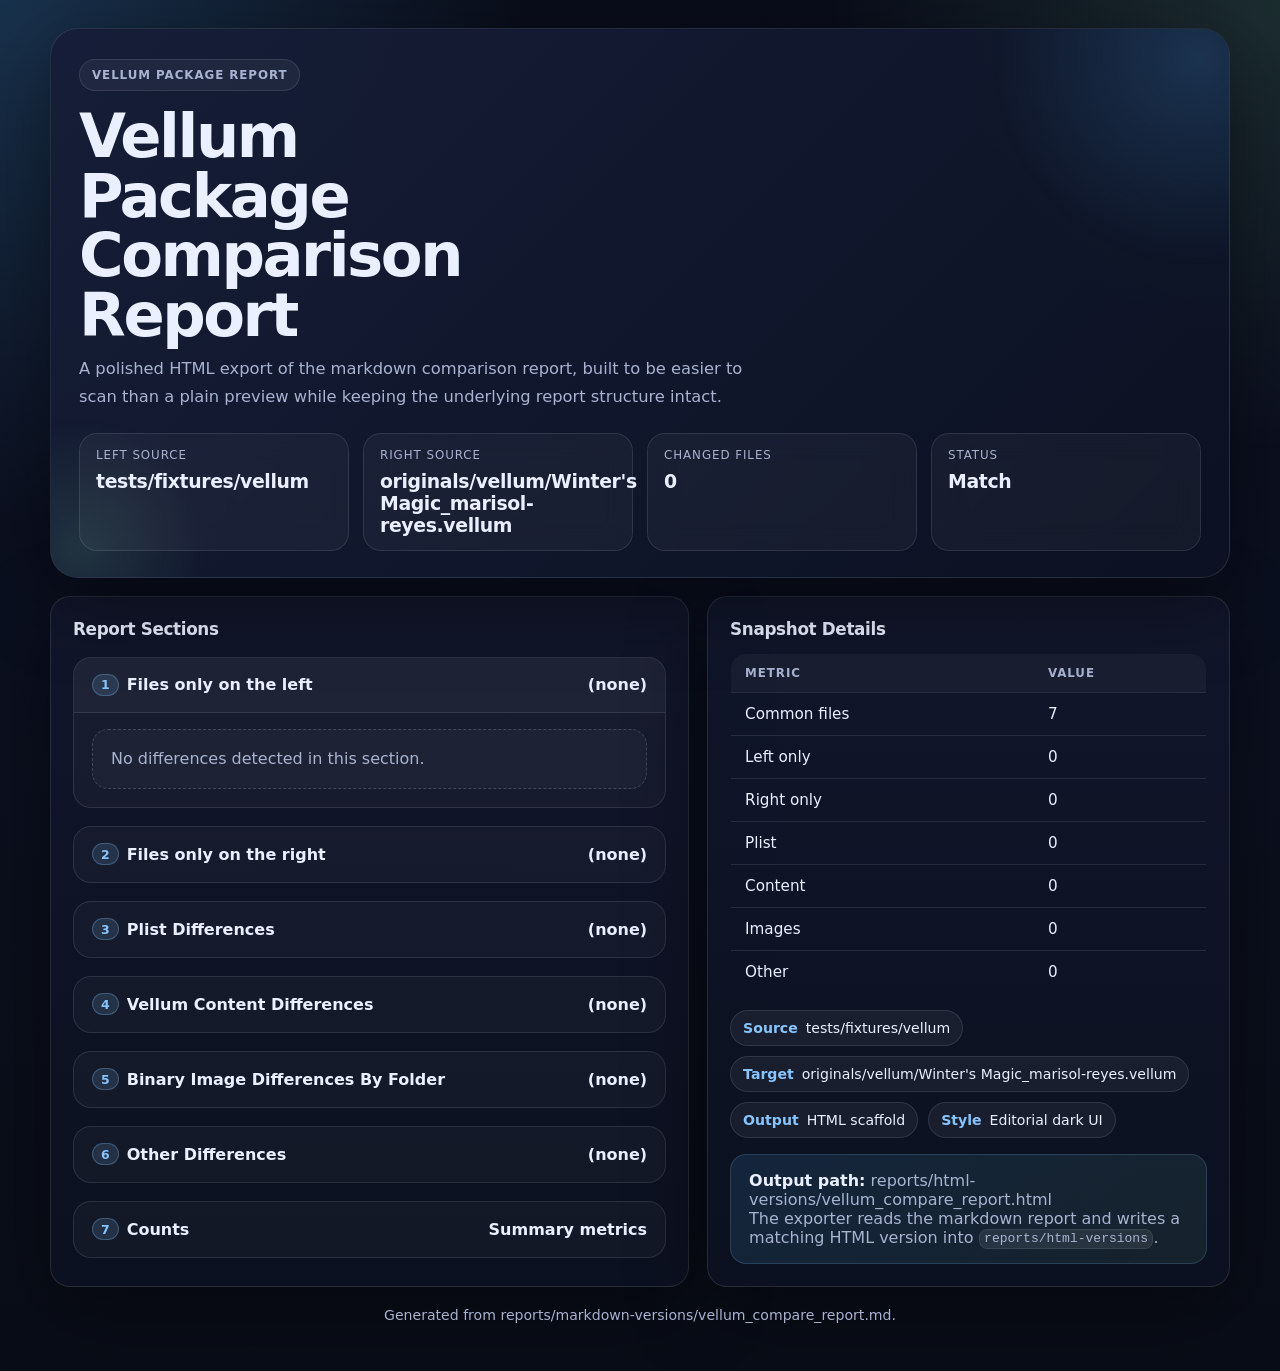
==== reports/html-versions/vellum_compare_report.html @ cd879055 "Initial commit" ====
<!DOCTYPE html>
<html lang="en">
<head>
  <meta charset="utf-8" />
  <meta name="viewport" content="width=device-width, initial-scale=1" />
  <title>Vellum Package Comparison Report</title>
  <style>
    :root {
      color-scheme: dark;
      --bg: #0b1020;
      --bg-soft: rgba(255, 255, 255, 0.05);
      --panel: rgba(18, 24, 45, 0.82);
      --panel-strong: rgba(25, 33, 60, 0.94);
      --line: rgba(255, 255, 255, 0.10);
      --line-strong: rgba(255, 255, 255, 0.16);
      --text: #eaf0ff;
      --muted: #a8b3d1;
      --accent: #86c5ff;
      --accent-strong: #4fb4ff;
      --good: #8ef0b5;
      --warn: #ffd08a;
      --shadow: 0 24px 80px rgba(0, 0, 0, 0.42);
      --radius: 20px;
    }
    * { box-sizing: border-box; }
    body { margin: 0; min-height: 100vh; font-family: Inter, ui-sans-serif, system-ui, -apple-system, BlinkMacSystemFont, "Segoe UI", sans-serif; background: radial-gradient(circle at top left, rgba(79, 180, 255, 0.22), transparent 28%), radial-gradient(circle at top right, rgba(142, 240, 181, 0.14), transparent 24%), linear-gradient(180deg, #090d1a 0%, #0b1020 46%, #090d17 100%); color: var(--text); }
    .shell { width: min(1180px, calc(100% - 32px)); margin: 0 auto; padding: 28px 0 48px; }
    .hero { position: relative; overflow: hidden; background: linear-gradient(135deg, rgba(22, 30, 56, 0.96), rgba(12, 18, 34, 0.96)); border: 1px solid var(--line); border-radius: 28px; box-shadow: var(--shadow); padding: 30px 28px 26px; }
    .hero::before, .hero::after { content: ""; position: absolute; inset: auto; border-radius: 999px; pointer-events: none; filter: blur(2px); }
    .hero::before { width: 420px; height: 420px; background: radial-gradient(circle, rgba(79, 180, 255, 0.18), transparent 70%); right: -180px; top: -180px; }
    .hero::after { width: 260px; height: 260px; background: radial-gradient(circle, rgba(142, 240, 181, 0.12), transparent 70%); left: -100px; bottom: -100px; }
    .eyebrow { display: inline-flex; align-items: center; gap: 10px; padding: 8px 12px; border-radius: 999px; background: rgba(255, 255, 255, 0.05); border: 1px solid var(--line); color: var(--muted); letter-spacing: 0.08em; text-transform: uppercase; font-size: 0.74rem; font-weight: 700; position: relative; z-index: 1; }
    h1 { margin: 16px 0 10px; font-size: clamp(2rem, 5vw, 3.8rem); line-height: 0.98; letter-spacing: -0.04em; max-width: 11ch; position: relative; z-index: 1; }
    .subhead { margin: 0; max-width: 66ch; font-size: 1.02rem; line-height: 1.7; color: var(--muted); position: relative; z-index: 1; }
    .meta-grid { display: grid; grid-template-columns: repeat(4, minmax(0, 1fr)); gap: 14px; margin-top: 22px; position: relative; z-index: 1; }
    .metric { background: rgba(255, 255, 255, 0.04); border: 1px solid var(--line); border-radius: 18px; padding: 14px 16px; backdrop-filter: blur(14px); }
    .metric .label { display: block; color: var(--muted); font-size: 0.74rem; text-transform: uppercase; letter-spacing: 0.08em; margin-bottom: 8px; }
    .metric .value { font-size: 1.18rem; font-weight: 700; letter-spacing: -0.02em; }
    .grid { display: grid; grid-template-columns: 1.1fr 0.9fr; gap: 18px; margin-top: 18px; }
    .panel { background: linear-gradient(180deg, var(--panel), rgba(13, 18, 34, 0.82)); border: 1px solid var(--line); border-radius: var(--radius); box-shadow: var(--shadow); padding: 22px; }
    .panel h2 { margin: 0 0 14px; font-size: 1.05rem; letter-spacing: -0.02em; }
    .chips { display: flex; flex-wrap: wrap; gap: 10px; margin-top: 16px; }
    .chip { display: inline-flex; align-items: center; gap: 8px; padding: 9px 12px; border-radius: 999px; background: rgba(255, 255, 255, 0.05); border: 1px solid var(--line); color: var(--text); font-size: 0.88rem; }
    .chip strong { color: var(--accent); font-weight: 700; }
    .section { margin-top: 18px; border: 1px solid var(--line); border-radius: 18px; overflow: hidden; background: rgba(255, 255, 255, 0.03); }
    .section summary { list-style: none; cursor: pointer; padding: 16px 18px; display: flex; align-items: center; justify-content: space-between; gap: 14px; font-weight: 700; border-bottom: 1px solid transparent; }
    .section[open] summary { border-bottom-color: var(--line); background: rgba(255, 255, 255, 0.03); }
    .section summary::-webkit-details-marker { display: none; }
    .section .body { padding: 16px 18px 18px; color: var(--muted); line-height: 1.65; }
    .empty { padding: 16px 18px; border-radius: 16px; border: 1px dashed var(--line-strong); background: rgba(255, 255, 255, 0.03); color: var(--muted); }
    .empty strong, .callout strong { color: var(--text); }
    .callout { margin-top: 16px; padding: 16px 18px; border-radius: 16px; background: linear-gradient(135deg, rgba(79, 180, 255, 0.12), rgba(142, 240, 181, 0.08)); border: 1px solid rgba(134, 197, 255, 0.18); color: var(--muted); }
    .table { width: 100%; border-collapse: collapse; overflow: hidden; border-radius: 16px; border: 1px solid var(--line); }
    .table th, .table td { padding: 12px 14px; text-align: left; vertical-align: top; border-bottom: 1px solid var(--line); font-size: 0.95rem; }
    .table th { color: var(--muted); font-size: 0.74rem; text-transform: uppercase; letter-spacing: 0.08em; background: rgba(255, 255, 255, 0.04); }
    .table tr:last-child td { border-bottom: 0; }
    .footer { margin-top: 20px; color: var(--muted); font-size: 0.88rem; text-align: center; }
    .label-strong { display: inline-flex; align-items: center; gap: 8px; color: var(--text); }
    .badge { display: inline-flex; align-items: center; justify-content: center; min-width: 22px; height: 22px; padding: 0 8px; border-radius: 999px; background: rgba(134, 197, 255, 0.14); border: 1px solid rgba(134, 197, 255, 0.28); color: var(--accent); font-size: 0.78rem; font-weight: 700; }
    .kv-grid { display: grid; gap: 10px; }
    .kv-row { display: flex; justify-content: space-between; gap: 16px; padding: 12px 14px; border-radius: 14px; background: rgba(255, 255, 255, 0.04); border: 1px solid var(--line); }
    .kv-row span { color: var(--muted); }
    .kv-row strong { color: var(--text); font-weight: 700; text-align: right; }
    ul { margin: 0; padding-left: 22px; }
    li + li { margin-top: 8px; }
    h3, h4 { margin: 18px 0 10px; color: var(--text); }
    code { padding: 0.1em 0.35em; border-radius: 8px; background: rgba(255,255,255,0.08); border: 1px solid rgba(255,255,255,0.08); }
    @media (max-width: 960px) { .meta-grid, .grid { grid-template-columns: 1fr; } h1 { max-width: none; } }
  </style>
</head>
<body>
  <main class="shell">
    <section class="hero">
      <div class="eyebrow">Vellum package report</div>
      <h1>Vellum Package Comparison Report</h1>
      <p class="subhead">A polished HTML export of the markdown comparison report, built to be easier to scan than a plain preview while keeping the underlying report structure intact.</p>
      <div class="meta-grid" aria-label="Report summary metrics">
        <div class="metric"><span class="label">Left source</span><span class="value">tests/fixtures/vellum</span></div><div class="metric"><span class="label">Right source</span><span class="value">originals/vellum/Winter&#x27;s Magic_marisol-reyes.vellum</span></div><div class="metric"><span class="label">Changed files</span><span class="value">0</span></div><div class="metric"><span class="label">Status</span><span class="value">Match</span></div>
      </div>
    </section>

    <div class="grid">
      <section class="panel">
        <h2>Report Sections</h2>
        
        <details class="section" open>
          <summary><span class="label-strong"><span class="badge">1</span>Files only on the left</span><span>(none)</span></summary>
          <div class="body"><div class="empty">No differences detected in this section.</div></div>
        </details>
        
        <details class="section" >
          <summary><span class="label-strong"><span class="badge">2</span>Files only on the right</span><span>(none)</span></summary>
          <div class="body"><div class="empty">No differences detected in this section.</div></div>
        </details>
        
        <details class="section" >
          <summary><span class="label-strong"><span class="badge">3</span>Plist Differences</span><span>(none)</span></summary>
          <div class="body"><div class="empty">No differences detected in this section.</div></div>
        </details>
        
        <details class="section" >
          <summary><span class="label-strong"><span class="badge">4</span>Vellum Content Differences</span><span>(none)</span></summary>
          <div class="body"><div class="empty">No differences detected in this section.</div></div>
        </details>
        
        <details class="section" >
          <summary><span class="label-strong"><span class="badge">5</span>Binary Image Differences By Folder</span><span>(none)</span></summary>
          <div class="body"><div class="empty">No differences detected in this section.</div></div>
        </details>
        
        <details class="section" >
          <summary><span class="label-strong"><span class="badge">6</span>Other Differences</span><span>(none)</span></summary>
          <div class="body"><div class="empty">No differences detected in this section.</div></div>
        </details>
        
        <details class="section" >
          <summary><span class="label-strong"><span class="badge">7</span>Counts</span><span>Summary metrics</span></summary>
          <div class="body"><table class="table" role="presentation"><tr><th>Metric</th><th>Value</th></tr><tr><td>Common files</td><td>7</td></tr><tr><td>Left only</td><td>0</td></tr><tr><td>Right only</td><td>0</td></tr><tr><td>Plist</td><td>0</td></tr><tr><td>Content</td><td>0</td></tr><tr><td>Images</td><td>0</td></tr><tr><td>Other</td><td>0</td></tr></table></div>
        </details>
        
      </section>

      <aside class="panel">
        <h2>Snapshot Details</h2>
        <table class="table" role="presentation">
          <tr><th>Metric</th><th>Value</th></tr>
          <tr><td>Common files</td><td>7</td></tr>
          <tr><td>Left only</td><td>0</td></tr>
          <tr><td>Right only</td><td>0</td></tr>
          <tr><td>Plist</td><td>0</td></tr>
          <tr><td>Content</td><td>0</td></tr>
          <tr><td>Images</td><td>0</td></tr>
          <tr><td>Other</td><td>0</td></tr>
        </table>

        <div class="chips" aria-label="Report tags">
                    <span class="chip"><strong>Source</strong> tests/fixtures/vellum</span>
          <span class="chip"><strong>Target</strong> originals/vellum/Winter&#x27;s Magic_marisol-reyes.vellum</span>
          <span class="chip"><strong>Output</strong> HTML scaffold</span>
          <span class="chip"><strong>Style</strong> Editorial dark UI</span>
        </div>

        <div class="callout">
          <strong>Output path:</strong> reports/html-versions/vellum_compare_report.html<br />
          The exporter reads the markdown report and writes a matching HTML version into <code>reports/html-versions</code>.
        </div>
      </aside>
    </div>

    <div class="footer">
      Generated from reports/markdown-versions/vellum_compare_report.md.
    </div>
  </main>
</body>
</html>
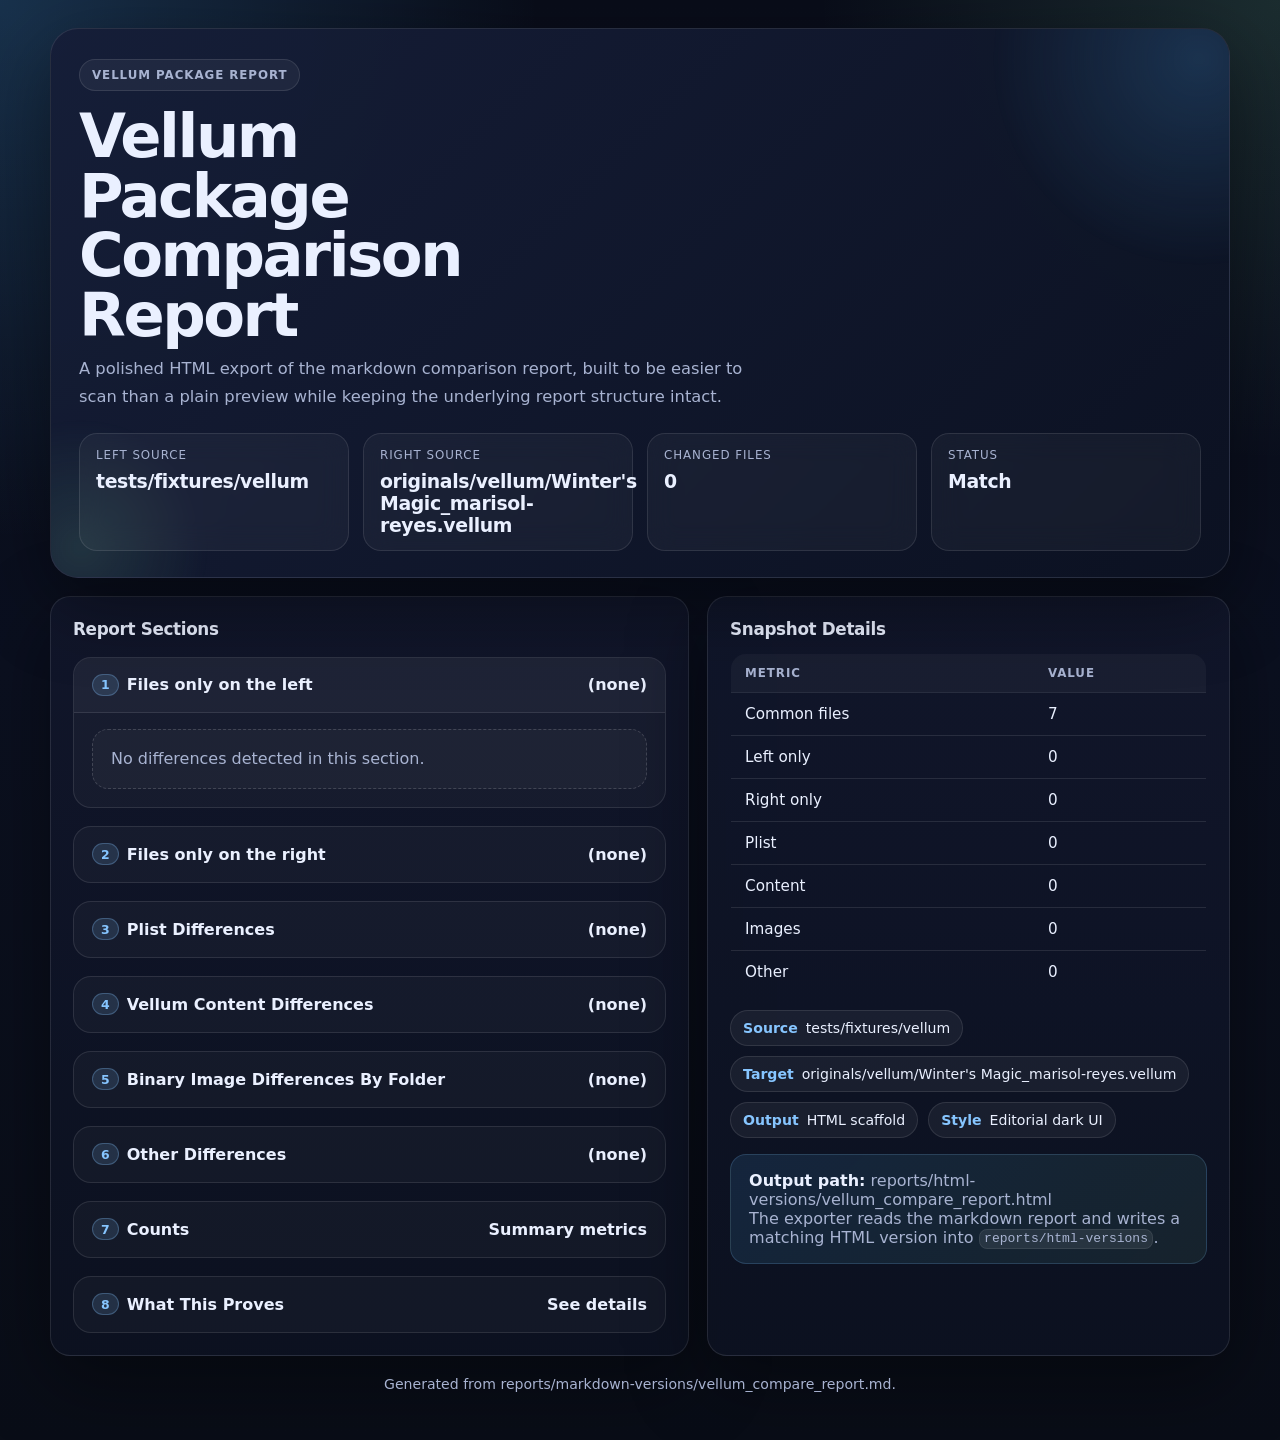
==== commit 2401091a: "Update Vellum report" ====
--- a/reports/html-versions/vellum_compare_report.html
+++ b/reports/html-versions/vellum_compare_report.html
@@ -82,42 +82,47 @@
     <div class="grid">
       <section class="panel">
         <h2>Report Sections</h2>
-        
+
         <details class="section" open>
           <summary><span class="label-strong"><span class="badge">1</span>Files only on the left</span><span>(none)</span></summary>
           <div class="body"><div class="empty">No differences detected in this section.</div></div>
         </details>
-        
+
         <details class="section" >
           <summary><span class="label-strong"><span class="badge">2</span>Files only on the right</span><span>(none)</span></summary>
           <div class="body"><div class="empty">No differences detected in this section.</div></div>
         </details>
-        
+
         <details class="section" >
           <summary><span class="label-strong"><span class="badge">3</span>Plist Differences</span><span>(none)</span></summary>
           <div class="body"><div class="empty">No differences detected in this section.</div></div>
         </details>
-        
+
         <details class="section" >
           <summary><span class="label-strong"><span class="badge">4</span>Vellum Content Differences</span><span>(none)</span></summary>
           <div class="body"><div class="empty">No differences detected in this section.</div></div>
         </details>
-        
+
         <details class="section" >
           <summary><span class="label-strong"><span class="badge">5</span>Binary Image Differences By Folder</span><span>(none)</span></summary>
           <div class="body"><div class="empty">No differences detected in this section.</div></div>
         </details>
-        
+
         <details class="section" >
           <summary><span class="label-strong"><span class="badge">6</span>Other Differences</span><span>(none)</span></summary>
           <div class="body"><div class="empty">No differences detected in this section.</div></div>
         </details>
-        
+
         <details class="section" >
           <summary><span class="label-strong"><span class="badge">7</span>Counts</span><span>Summary metrics</span></summary>
           <div class="body"><table class="table" role="presentation"><tr><th>Metric</th><th>Value</th></tr><tr><td>Common files</td><td>7</td></tr><tr><td>Left only</td><td>0</td></tr><tr><td>Right only</td><td>0</td></tr><tr><td>Plist</td><td>0</td></tr><tr><td>Content</td><td>0</td></tr><tr><td>Images</td><td>0</td></tr><tr><td>Other</td><td>0</td></tr></table></div>
         </details>
-        
+
+        <details class="section" >
+          <summary><span class="label-strong"><span class="badge">8</span>What This Proves</span><span>See details</span></summary>
+          <div class="body"><p>The unpacked fixture and source Vellum package contain the same file set, and every common file compares byte-for-byte identical. This confirms the current unpacked sandbox is a faithful extraction of the source package. It does not prove that edited packages will reopen in Vellum or that every future mutation is safe.</p></div>
+        </details>
+
       </section>
 
       <aside class="panel">
